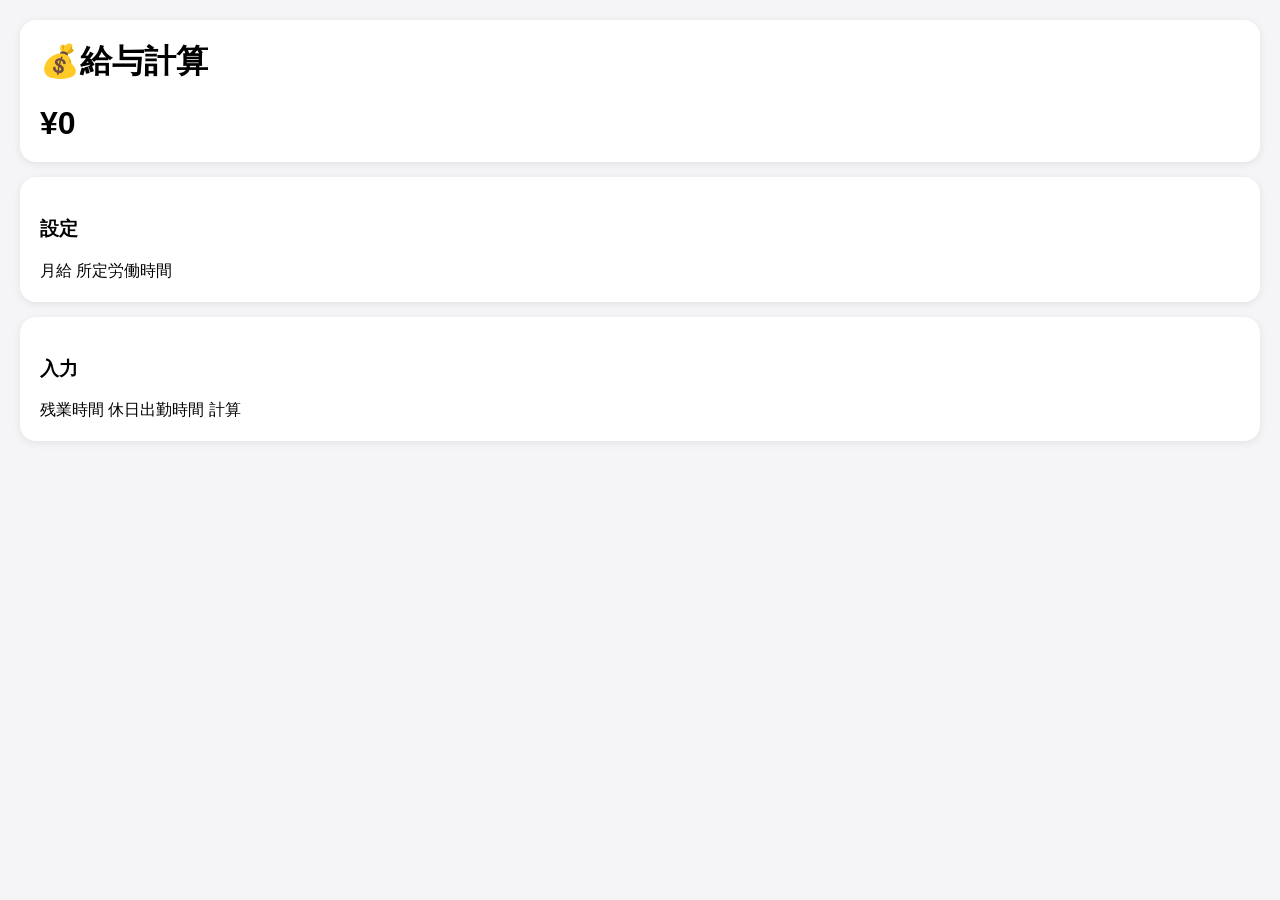
==== index.html @ f5bac3c3 "index.html を作成" ====
<!DOCTYPE html>
<html lang="ja">
<head>
<meta charset="UTF-8">
<meta name="viewport" content="width=device-width, initial-scale=1.0">
<title>給与計算</title>
<style>
body{
font-family:-apple-system,BlinkMacSystemFont,sans-serif;
background:#f5f5f7;
margin:0;
padding:20px;
}
.card{
background:white;
border-radius:16px;
padding:20px;
margin-bottom:15px;
box-shadow:0 2px 8px rgba(0,0,0,.08);
}
h1{
margin-top:0;
}
input{
width:100%;
padding:10px;
margin-top:5px;
margin-bottom:10px;
border:1px solid #ddd;
border-radius:10px;
}
button{
width:100%;
padding:12px;
border:none;
border-radius:12px;
font-size:16px;
}
.total{
font-size:32px;
font-weight:bold;
}
</style>
</head>
<body>
<div class="card">
<h1>💰給与計算</h1>
<div class="total" id="total">¥0</div>
</div>
<div class="card">
<h3>設定</h3>

月給
所定労働時間
</div>
<div class="card">
<h3>入力</h3>

残業時間
休日出勤時間
計算

</div>
<script>
function calc(){
const salary=
Number(document.getElementById('salary').value);
const hours=
Number(document.getElementById('hours').value);
const ot=
Number(document.getElementById('ot').value);
const holiday=
Number(document.getElementById('holiday').value);
const base = salary / hours;
const otPay =
base * 1.3 * ot;
const holidayPay =
base * 1.4 * holiday;
const total =
otPay + holidayPay;
document.getElementById("total").innerHTML =
"¥" + Math.round(total).toLocaleString();
}
calc();
</script>
</body>
</html>
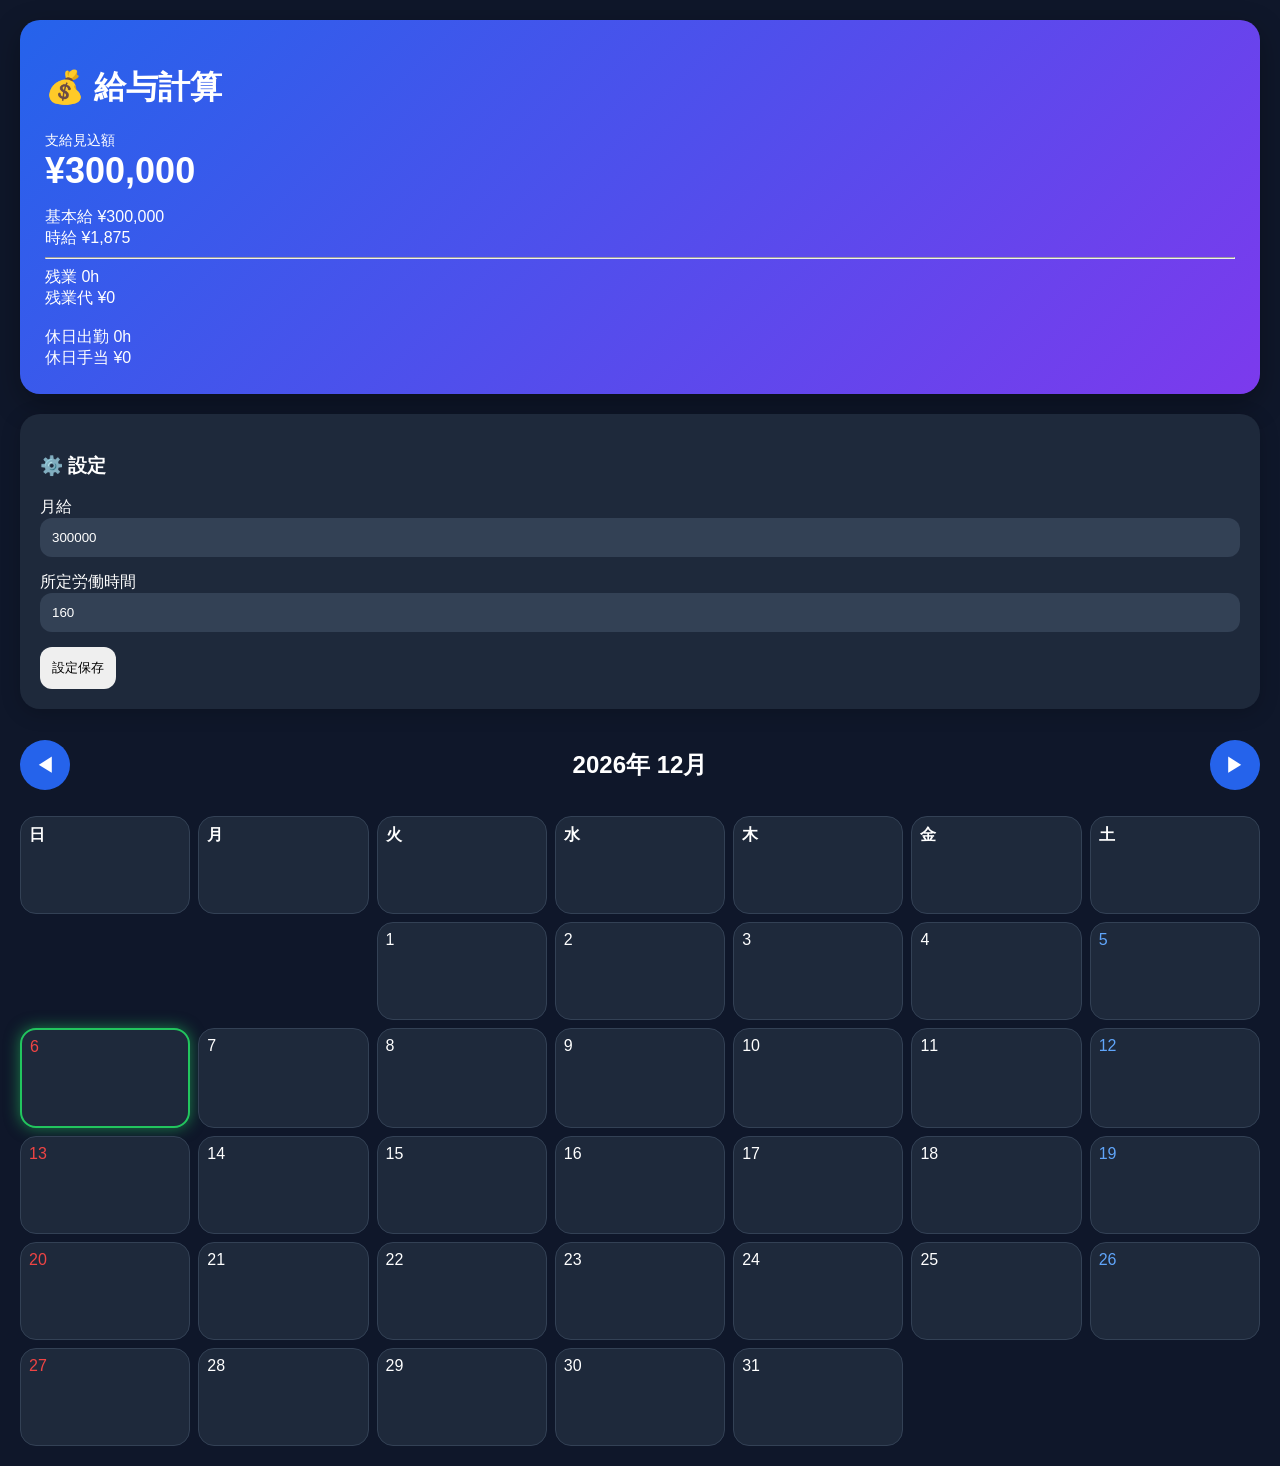
==== commit d8ba2578: "最新版を反映" ====
--- a/index.html
+++ b/index.html
@@ -1,87 +1,51 @@
 <!DOCTYPE html>
 <html lang="ja">
 <head>
-<meta charset="UTF-8">
-<meta name="viewport" content="width=device-width, initial-scale=1.0">
-<title>給与計算</title>
-<style>
-body{
-font-family:-apple-system,BlinkMacSystemFont,sans-serif;
-background:#f5f5f7;
-margin:0;
-padding:20px;
-}
-.card{
-background:white;
-border-radius:16px;
-padding:20px;
-margin-bottom:15px;
-box-shadow:0 2px 8px rgba(0,0,0,.08);
-}
-h1{
-margin-top:0;
-}
-input{
-width:100%;
-padding:10px;
-margin-top:5px;
-margin-bottom:10px;
-border:1px solid #ddd;
-border-radius:10px;
-}
-button{
-width:100%;
-padding:12px;
-border:none;
-border-radius:12px;
-font-size:16px;
-}
-.total{
-font-size:32px;
-font-weight:bold;
-}
-</style>
+  <meta charset="UTF-8">
+  <meta name="viewport" content="width=device-width, initial-scale=1.0">
+  <title>給与計算</title>
+
+  <link rel="manifest" href="manifest.json">
+  <meta name="theme-color" content="#2563eb">
+
+  <meta name="apple-mobile-web-app-capable" content="yes">
+  <meta name="apple-mobile-web-app-title" content="給与計算">
+  <meta name="apple-mobile-web-app-status-bar-style" content="default">
+
+  <link rel="apple-touch-icon" href="icon-192.png">
+
+  <link rel="stylesheet" href="style.css">
 </head>
 <body>
+
+<header>
+  <h1>💰 給与計算</h1>
+  <div id="salaryTotal">¥0</div>
+</header>
+
 <div class="card">
-<h1>💰給与計算</h1>
-<div class="total" id="total">¥0</div>
+  <h3>⚙️ 設定</h3>
+
+  <label>月給</label>
+  <input id="monthlySalary" type="number">
+
+  <label>所定労働時間</label>
+  <input id="monthlyHours" type="number">
+
+  <button id="saveSettings">
+    設定保存
+  </button>
 </div>
-<div class="card">
-<h3>設定</h3>
 
-月給
-所定労働時間
-</div>
-<div class="card">
-<h3>入力</h3>
+<section class="calendar-section">
+  <div class="month-header">
+    <button id="prevMonth">◀</button>
+    <h2 id="monthTitle"></h2>
+    <button id="nextMonth">▶</button>
+  </div>
+  <div id="calendar"></div>
+</section>
 
-残業時間
-休日出勤時間
-計算
-
-</div>
-<script>
-function calc(){
-const salary=
-Number(document.getElementById('salary').value);
-const hours=
-Number(document.getElementById('hours').value);
-const ot=
-Number(document.getElementById('ot').value);
-const holiday=
-Number(document.getElementById('holiday').value);
-const base = salary / hours;
-const otPay =
-base * 1.3 * ot;
-const holidayPay =
-base * 1.4 * holiday;
-const total =
-otPay + holidayPay;
-document.getElementById("total").innerHTML =
-"¥" + Math.round(total).toLocaleString();
-}
-calc();
-</script>
+<script src="app.js"></script>
 </body>
 </html>
--- a/style.css
+++ b/style.css
@@ -0,0 +1,95 @@
+body{
+  margin:0;
+  padding:20px;
+  font-family:-apple-system,BlinkMacSystemFont,sans-serif;
+  background:#0f172a;
+  color:white;
+}
+
+header{
+  background:linear-gradient(135deg,#2563eb,#7c3aed);
+  padding:25px;
+  border-radius:20px;
+  margin-bottom:20px;
+  box-shadow:0 10px 30px rgba(0,0,0,.3);
+}
+
+#salaryTotal{
+  margin-top:10px;
+}
+
+.card{
+  background:#1e293b;
+  border-radius:20px;
+  padding:20px;
+  margin-bottom:20px;
+  box-shadow:0 4px 20px rgba(0,0,0,.2);
+}
+
+.month-header{
+  display:flex;
+  justify-content:space-between;
+  align-items:center;
+  margin-bottom:15px;
+}
+
+.month-header button{
+  width:50px;
+  height:50px;
+  border:none;
+  border-radius:50%;
+  background:#2563eb;
+  color:white;
+  font-size:20px;
+  cursor:pointer;
+}
+
+#calendar{
+  display:grid;
+  grid-template-columns:repeat(7,1fr);
+  gap:8px;
+}
+
+.day{
+  background:#1e293b;
+  border-radius:16px;
+  min-height:80px;
+  padding:8px;
+  border:1px solid #334155;
+  transition:.2s;
+}
+
+.day:hover{
+  transform:translateY(-3px);
+}
+
+input{
+  width:100%;
+  padding:12px;
+  border:none;
+  border-radius:12px;
+  background:#334155;
+  color:white;
+  margin-bottom:15px;
+  box-sizing:border-box;
+}
+
+button{
+  border:none;
+  border-radius:12px;
+  padding:12px;
+  cursor:pointer;
+}
+
+.today{
+  border:2px solid #22c55e;
+  box-shadow:0 0 15px rgba(34,197,94,.6);
+}
+
+.sunday{
+  color:#ef4444;
+}
+
+.saturday{
+  color:#60a5fa;
+}
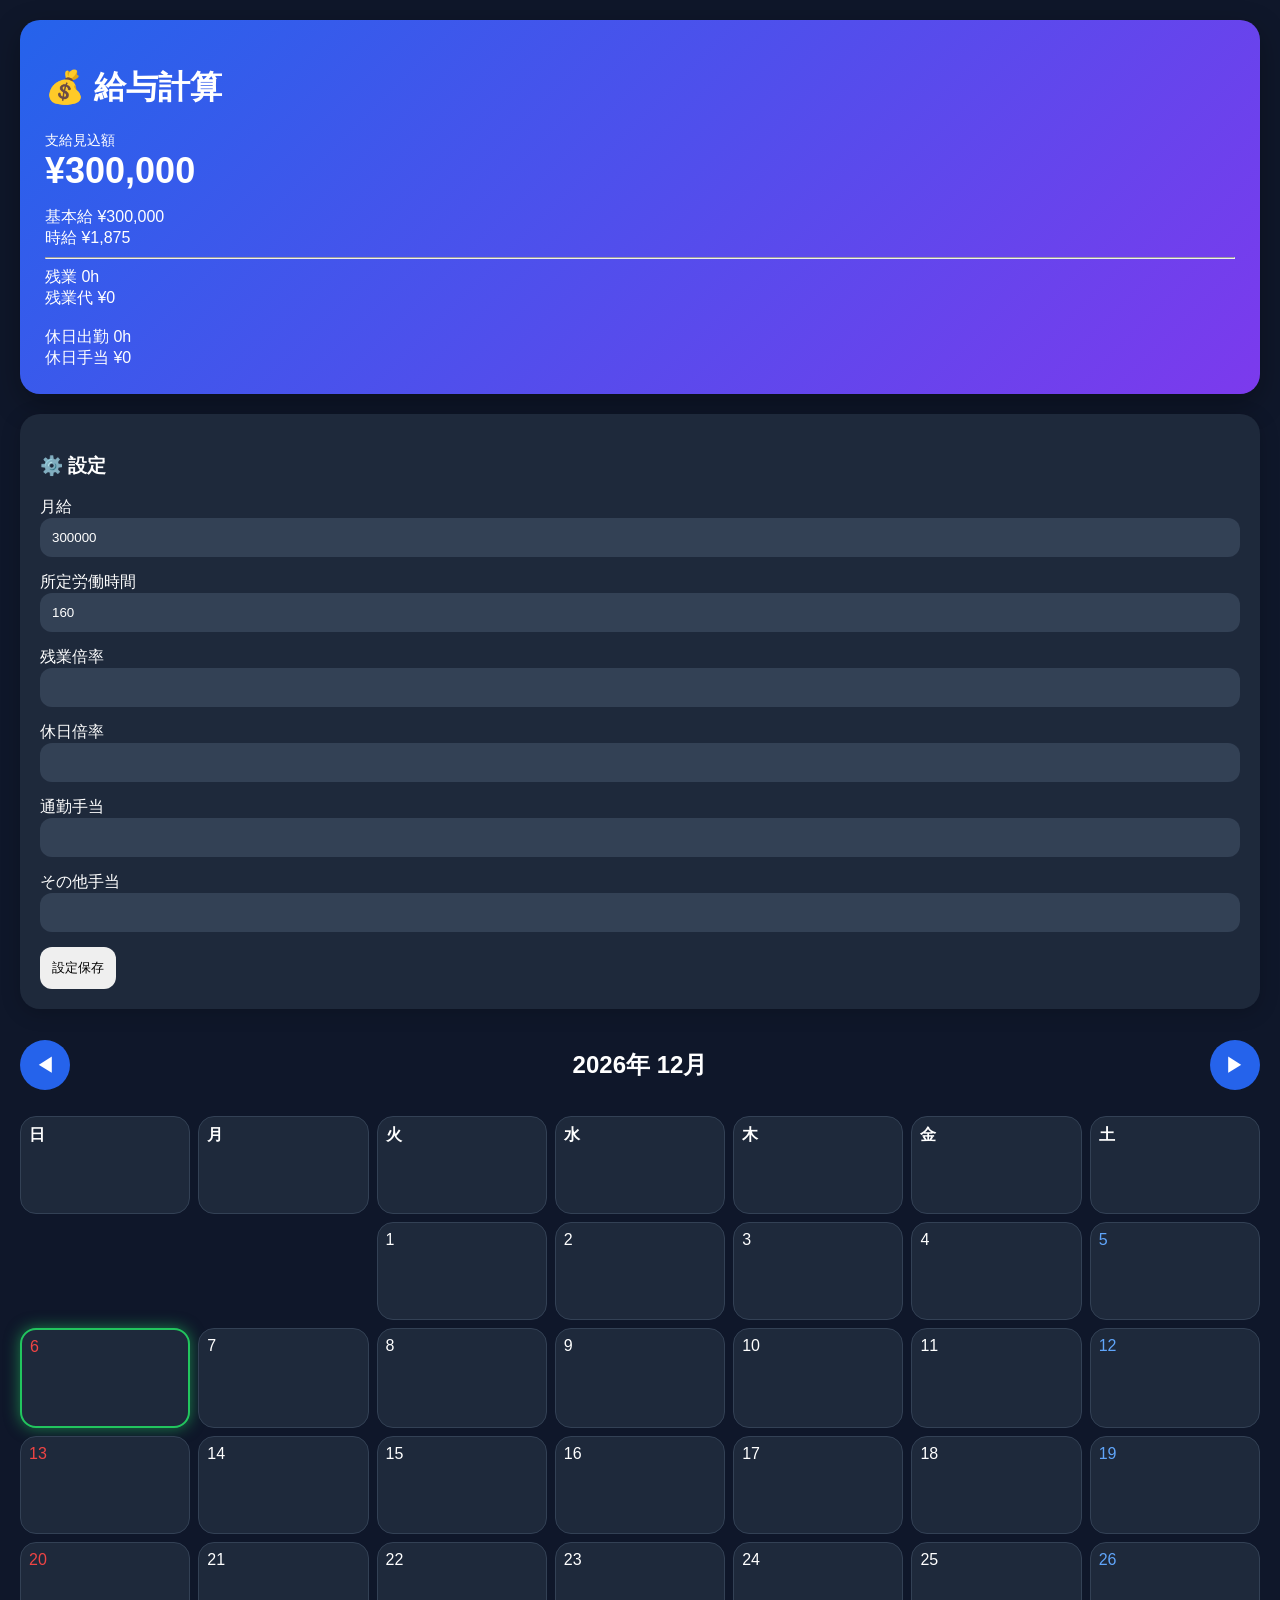
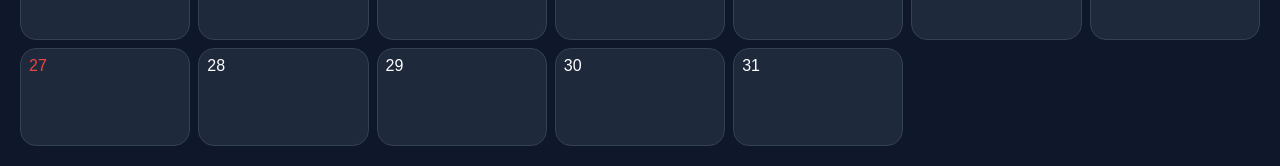
==== commit 52e6a31c: "設定項目を追加" ====
--- a/index.html
+++ b/index.html
@@ -32,6 +32,18 @@
   <label>所定労働時間</label>
   <input id="monthlyHours" type="number">
 
+  <label>残業倍率</label>
+  <input id="overtimeRate" type="number" step="0.01">
+  
+  <label>休日倍率</label>
+  <input id="holidayRate" type="number" step="0.01">
+  
+  <label>通勤手当</label>
+  <input id="commuteAllowance" type="number">
+  
+  <label>その他手当</label>
+  <input id="otherAllowance" type="number">
+
   <button id="saveSettings">
     設定保存
   </button>
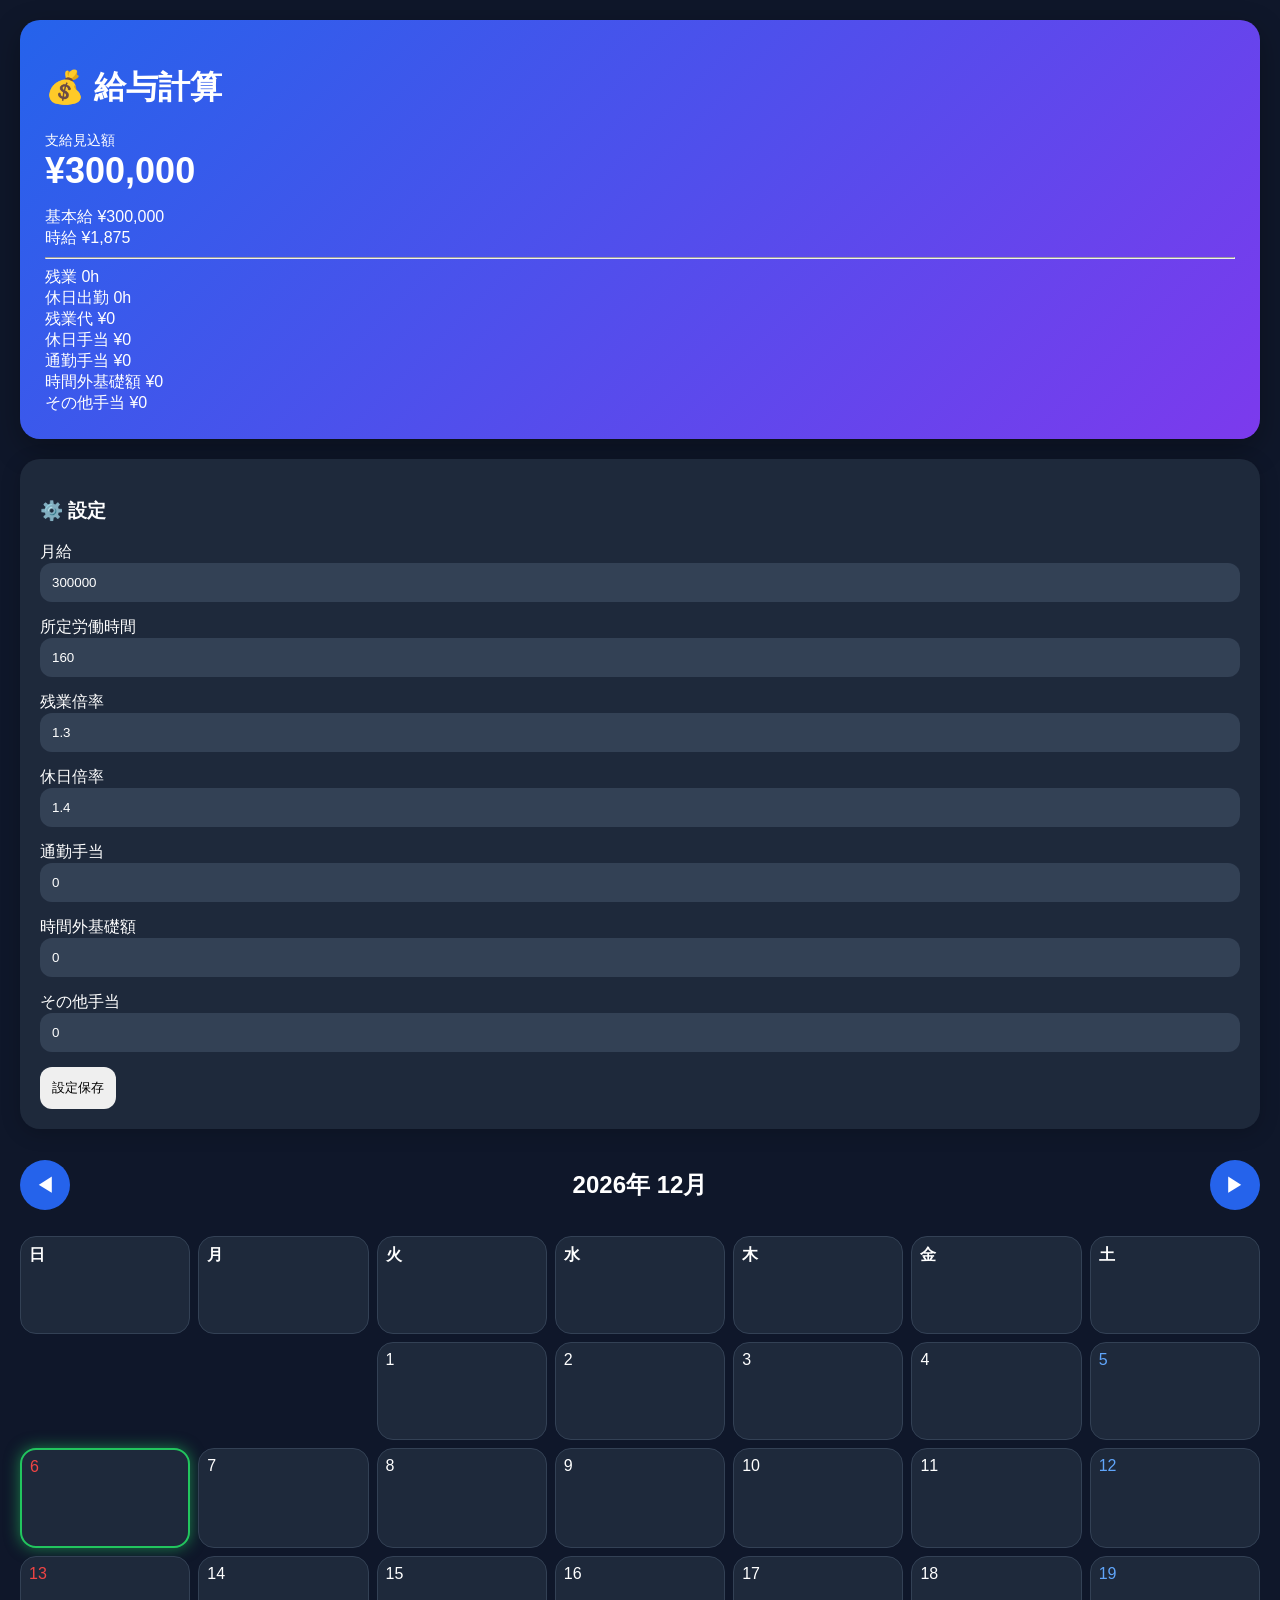
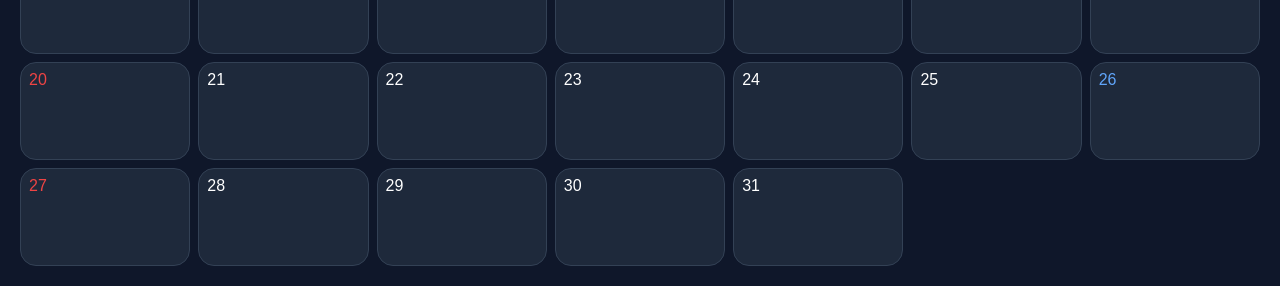
==== commit f6443da3: "更新" ====
--- a/index.html
+++ b/index.html
@@ -41,6 +41,9 @@
   <label>通勤手当</label>
   <input id="commuteAllowance" type="number">
   
+  <label>時間外基礎額</label>
+  <input id="overtimeBase" type="number">
+
   <label>その他手当</label>
   <input id="otherAllowance" type="number">
 
